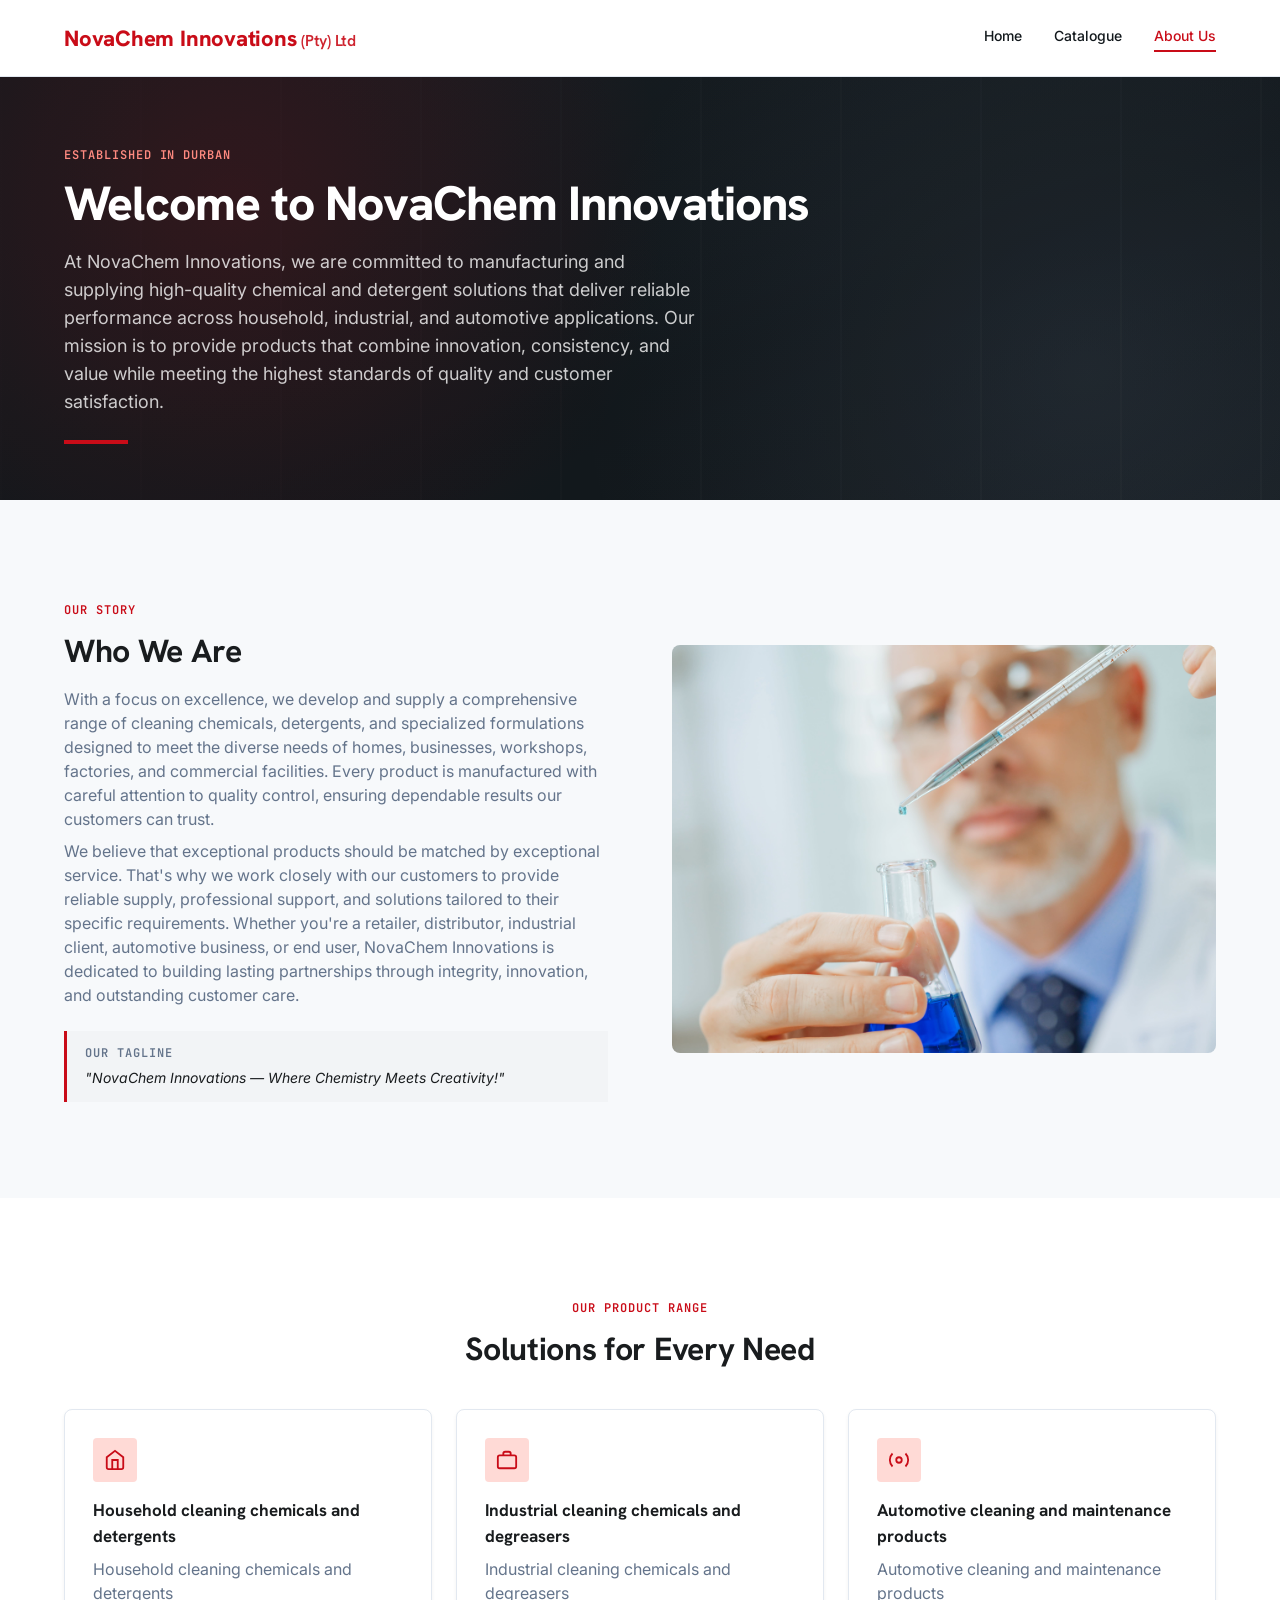
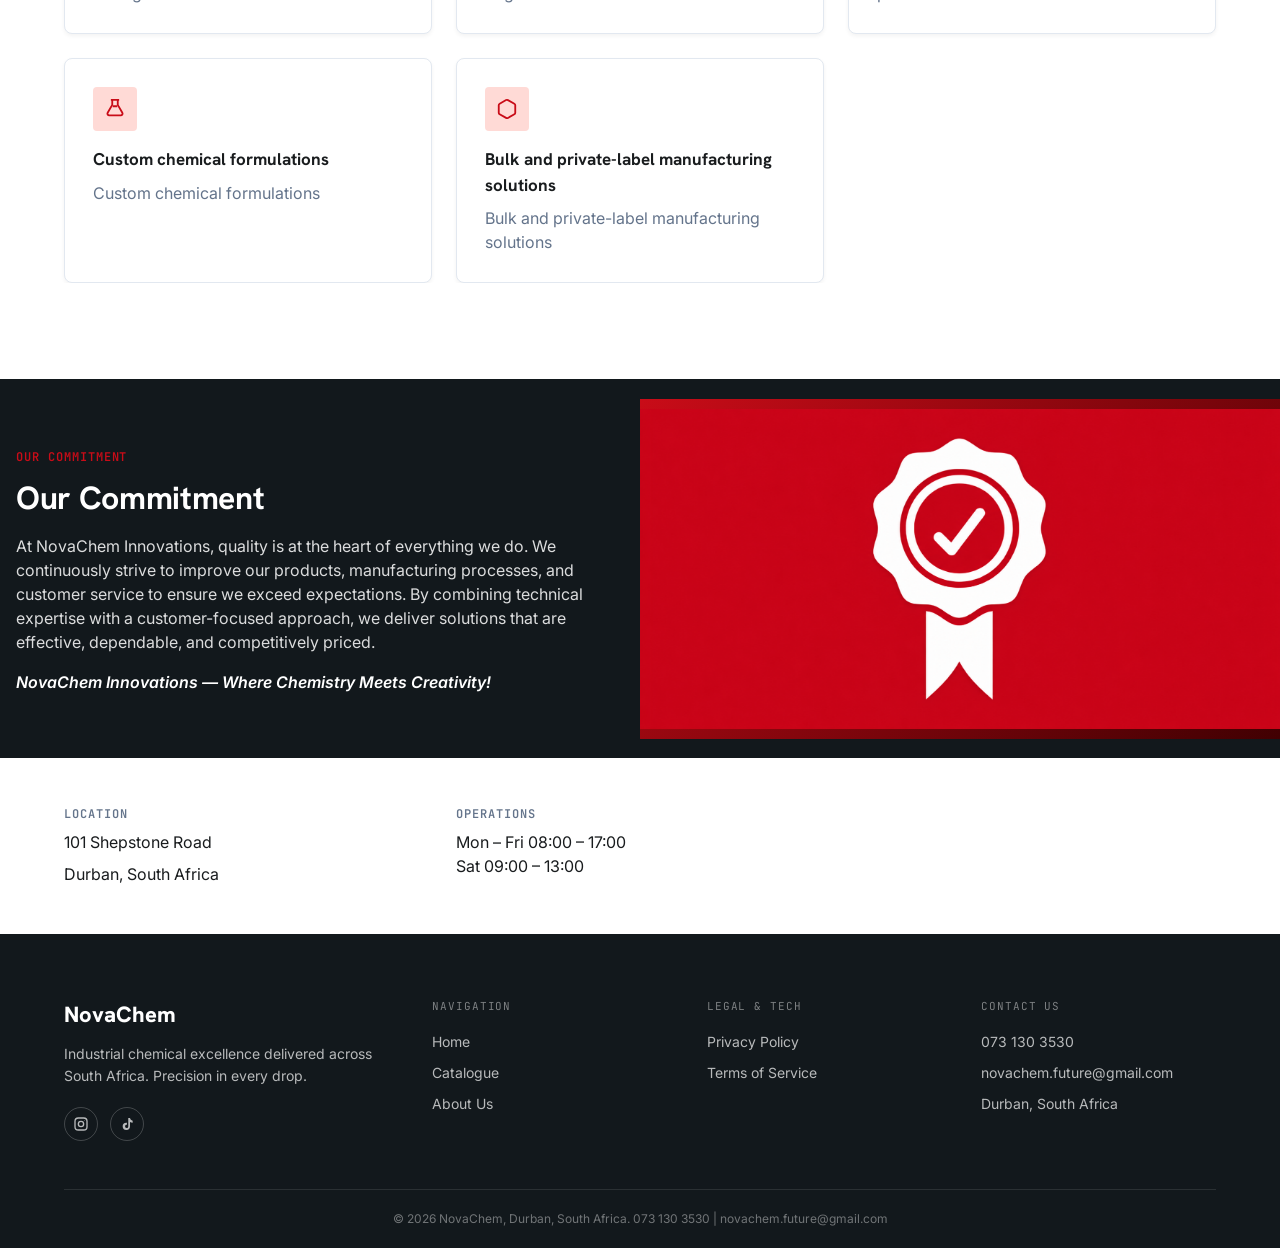
==== novachem-site/about.html @ 0291cdea "fix: update image in media block to enhance visual representation" ====
<!DOCTYPE html>
<html lang="en">
<head>
<meta charset="UTF-8">
<meta name="viewport" content="width=device-width, initial-scale=1.0">
<title>About Us — NovaChem</title>
<meta name="description" content="Pioneering industrial chemical excellence from Durban, South Africa. Learn about NovaChem's story, values, and quality commitments.">
<link rel="preconnect" href="https://fonts.googleapis.com">
<link rel="preconnect" href="https://fonts.gstatic.com" crossorigin>
<link href="https://fonts.googleapis.com/css2?family=Hanken+Grotesk:wght@700;800&family=Inter:wght@400;500&family=JetBrains+Mono:wght@600&display=swap" rel="stylesheet">
<link rel="stylesheet" href="css/style.css">
</head>
<body>

<header class="site-header">
  <div class="container">
    <a href="index.html" class="logo"><span class="logo-main">NovaChem Innovations</span><span class="logo-suffix">(Pty) Ltd</span></a>
    <nav class="main-nav">
      <a href="index.html">Home</a>
      <a href="catalogue.html">Catalogue</a>
      <a href="about.html" class="active">About Us</a>
    </nav>
    <button class="nav-toggle" aria-label="Toggle menu"><span></span><span></span><span></span></button>
  </div>
  <div class="mobile-nav">
    <a href="index.html">Home</a>
    <a href="catalogue.html">Catalogue</a>
    <a href="about.html" class="active">About Us</a>
  </div>
</header>

<!-- Page hero -->
<section class="page-hero">
  <div class="hero-bg"></div>
  <div class="container" style="position:relative;">
    <span class="eyebrow" style="color:#ff8a80;">Established In Durban</span>
    <h1 class="headline-display">Welcome to NovaChem Innovations</h1>
    <p class="body-lg mt-2">At NovaChem Innovations, we are committed to manufacturing and supplying high-quality chemical and detergent solutions that deliver reliable performance across household, industrial, and automotive applications. Our mission is to provide products that combine innovation, consistency, and value while meeting the highest standards of quality and customer satisfaction.</p>
    <div class="accent-rule"></div>
  </div>
</section>

<!-- Our story -->
<section class="section section-light">
  <div class="container">
    <div class="split">
      <div>
        <span class="eyebrow">Our Story</span>
        <h2 class="headline-lg">Who We Are</h2>
        <p class="body-md mt-2">With a focus on excellence, we develop and supply a comprehensive range of cleaning chemicals, detergents, and specialized formulations designed to meet the diverse needs of homes, businesses, workshops, factories, and commercial facilities. Every product is manufactured with careful attention to quality control, ensuring dependable results our customers can trust.</p>
        <p class="body-md mt-1">We believe that exceptional products should be matched by exceptional service. That's why we work closely with our customers to provide reliable supply, professional support, and solutions tailored to their specific requirements. Whether you're a retailer, distributor, industrial client, automotive business, or end user, NovaChem Innovations is dedicated to building lasting partnerships through integrity, innovation, and outstanding customer care.</p>
        <div style="border-left:3px solid var(--primary-strong); padding:14px 18px; background:var(--surface-container-low); margin-top:24px;">
          <div class="label-caps" style="color:var(--steel-gray); margin-bottom:6px;">Our Tagline</div>
          <p style="font-style:italic; font-size:14px; color:var(--on-surface);">"NovaChem Innovations — Where Chemistry Meets Creativity!"</p>
        </div>
      </div>
      <div>
        <div class="media-block tone-light" style="aspect-ratio:4/3; min-height:260px;">
          <img src="images/site/industrial-strength-feature.jpg" alt="NovaChem operations overview" loading="lazy">
        </div>
      </div>
    </div>
  </div>
</section>

<!-- Value proposition -->
<section class="section section-white">
  <div class="container">
    <div class="section-head text-center">
      <span class="eyebrow">Our Product Range</span>
      <h2 class="headline-lg">Solutions for Every Need</h2>
    </div>
      <div class="card-grid cols-3">
        <div class="value-card">
          <div class="icon-box">
            <svg width="22" height="22" viewBox="0 0 24 24" fill="none" stroke="currentColor" stroke-width="2"><path d="M3 9l9-7 9 7v11a2 2 0 01-2 2H5a2 2 0 01-2-2z"/><polyline points="9 22 9 12 15 12 15 22"/></svg>
          </div>
          <h3>Household cleaning chemicals and detergents</h3>
          <p class="body-md">Household cleaning chemicals and detergents</p>
        </div>
        <div class="value-card">
          <div class="icon-box">
            <svg width="22" height="22" viewBox="0 0 24 24" fill="none" stroke="currentColor" stroke-width="2"><rect x="2" y="7" width="20" height="14" rx="2"/><path d="M16 7V5a2 2 0 00-2-2h-4a2 2 0 00-2 2v2"/></svg>
          </div>
          <h3>Industrial cleaning chemicals and degreasers</h3>
          <p class="body-md">Industrial cleaning chemicals and degreasers</p>
        </div>
        <div class="value-card">
          <div class="icon-box">
            <svg width="22" height="22" viewBox="0 0 24 24" fill="none" stroke="currentColor" stroke-width="2"><circle cx="12" cy="12" r="3"/><path d="M19.07 4.93a10 10 0 010 14.14M4.93 4.93a10 10 0 000 14.14"/></svg>
          </div>
          <h3>Automotive cleaning and maintenance products</h3>
          <p class="body-md">Automotive cleaning and maintenance products</p>
        </div>
        <div class="value-card">
          <div class="icon-box">
            <svg width="22" height="22" viewBox="0 0 24 24" fill="none" stroke="currentColor" stroke-width="2"><path d="M9 2v5.5L4 16a2 2 0 001.74 3h12.52A2 2 0 0020 16l-5-8.5V2"/><path d="M7.5 2h9M9.5 9h5"/></svg>
          </div>
          <h3>Custom chemical formulations</h3>
          <p class="body-md">Custom chemical formulations</p>
        </div>
        <div class="value-card">
          <div class="icon-box">
            <svg width="22" height="22" viewBox="0 0 24 24" fill="none" stroke="currentColor" stroke-width="2"><path d="M21 16V8a2 2 0 00-1-1.73l-7-4a2 2 0 00-2 0l-7 4A2 2 0 003 8v8a2 2 0 001 1.73l7 4a2 2 0 002 0l7-4A2 2 0 0021 16z"/></svg>
          </div>
          <h3>Bulk and private-label manufacturing solutions</h3>
          <p class="body-md">Bulk and private-label manufacturing solutions</p>
        </div>
      </div>
  </div>
</section>

<!-- Quality assurance -->
<section class="section section-dark" style="padding-top:0; padding-bottom:0;">
  <div class="split" style="max-width:var(--container-max); margin:0 auto; gap:0;">
    <div style="padding:64px var(--margin-mobile);">
      <span class="eyebrow">Our Commitment</span>
      <h2 class="headline-lg" style="color:#fff;">Our Commitment</h2>
      <p class="body-md mt-2" style="color:rgba(255,255,255,0.85);">At NovaChem Innovations, quality is at the heart of everything we do. We continuously strive to improve our products, manufacturing processes, and customer service to ensure we exceed expectations. By combining technical expertise with a customer-focused approach, we deliver solutions that are effective, dependable, and competitively priced.</p>
      <p class="body-md mt-2" style="color:#fff; font-style:italic; font-weight:600;">NovaChem Innovations — Where Chemistry Meets Creativity!</p>
      
    </div>
    <div class="media-block tone-red" style="border-radius:0; min-height:340px;">
      <img src="images/site/about-quality-assurance.jpg" alt="NovaChem quality assurance testing">
    </div>
  </div>
</section>

<!-- Contact strip -->
<section class="section section-white" style="padding-top:48px; padding-bottom:48px;">
  <div class="container">
    <div class="card-grid cols-3">
      <div>
        <div class="label-caps" style="color:var(--steel-gray);">Location</div>
        <p class="body-md mt-1" style="color:var(--on-surface);">101 Shepstone Road</p>
        <p class="body-md mt-1" style="color:var(--on-surface);">Durban, South Africa</p>
      </div>
      <div>
        <div class="label-caps" style="color:var(--steel-gray);">Operations</div>
        <p class="body-md mt-1" style="color:var(--on-surface);">Mon – Fri 08:00 – 17:00<br>Sat 09:00 – 13:00</p>
      </div>
      
    </div>
  </div>
</section>

<!-- Footer -->
<footer class="site-footer">
  <div class="container">
    <div class="footer-grid">
      <div>
        <h4>NovaChem</h4>
        <p>Industrial chemical excellence delivered across South Africa. Precision in every drop.</p>
        <div class="footer-social">
          <a href="https://www.instagram.com/novachem_innovations/" aria-label="Instagram"><svg width="16" height="16" viewBox="0 0 24 24" fill="none" stroke="currentColor" stroke-width="2"><rect x="3" y="3" width="18" height="18" rx="5"/><circle cx="12" cy="12" r="4"/><circle cx="17.5" cy="6.5" r="0.6" fill="currentColor" stroke="none"/></svg></a>
          <a href="https://www.tiktok.com/@novachem_innovations?_r=1&_t=ZS-97QQPEQfLev" aria-label="TikTok"><svg width="16" height="16" viewBox="0 0 24 24" fill="currentColor" stroke="none"><path d="M16.5 3c.4 2.1 1.9 3.7 4 4v3.1c-1.5 0-2.9-.4-4-1.2v6.6a5.5 5.5 0 11-5.5-5.5c.3 0 .6 0 .9.1v3.1a2.4 2.4 0 102 2.4V3h2.6z"/></svg></a>

        </div>
      </div>
      <div class="footer-col">
        <div class="footer-col-title">Navigation</div>
        <ul>
          <li><a href="index.html">Home</a></li>
          <li><a href="catalogue.html">Catalogue</a></li>
          <li><a href="about.html">About Us</a></li>
        </ul>
      </div>
      <div class="footer-col">
        <div class="footer-col-title">Legal &amp; Tech</div>
        <ul>
          <li><a href="privacy-policy.html">Privacy Policy</a></li>
          <li><a href="terms-of-service.html">Terms of Service</a></li>
        </ul>
      </div>
      <div class="footer-col">
        <div class="footer-col-title">Contact Us</div>
        <ul>
          <li>073 130 3530</li>
          <li>novachem.future@gmail.com</li>
          <li>Durban, South Africa</li>
        </ul>
      </div>
    </div>
    <div class="footer-bottom">© 2026 NovaChem, Durban, South Africa. 073 130 3530 | novachem.future@gmail.com</div>
  </div>
</footer>

<script src="js/main.js"></script>
</body>
</html>
---- novachem-site/css/style.css ----
/* ==========================================================================
    NovaChem — "Industrial Integrity" Design System
    ========================================================================== */

:root {
  /* Color tokens */
  --surface: #f7f9fb;
  --surface-dim: #d8dadc;
  --surface-bright: #f7f9fb;
  --surface-container-lowest: #ffffff;
  --surface-container-low: #f2f4f6;
  --surface-container: #eceef0;
  --surface-container-high: #e6e8ea;
  --surface-container-highest: #e0e3e5;
  --on-surface: #191c1e;
  --on-surface-variant: #5d3f3c;
  --inverse-surface: #2d3133;
  --inverse-on-surface: #eff1f3;
  --outline: #916f6b;
  --outline-variant: #e6bdb8;

  --primary: #9e000d;
  --primary-strong: #c90c18;
  --on-primary: #ffffff;
  --primary-container: #c90c18;
  --on-primary-container: #ffd9d5;

  --secondary: #12181c;
  --on-secondary: #ffffff;
  --secondary-container: #dde3e9;
  --on-secondary-container: #5f656a;

  --tertiary: #3d4d63;
  --tertiary-steel: #64748b;
  --on-tertiary: #ffffff;

  --error: #ba1a1a;
  --on-error: #ffffff;
  --error-container: #ffdad6;
  --on-error-container: #93000a;

  --lab-white: #f8fafc;
  --charcoal-ink: #12181c;
  --steel-gray: #64748b;
  --border-default: #e2e8f0;
  --zebra: #f1f5f9;

  --background: #f7f9fb;
  --on-background: #191c1e;

  /* Typography */
  --font-display: 'Hanken Grotesk', sans-serif;
  --font-body: 'Inter', sans-serif;
  --font-mono: 'JetBrains Mono', monospace;

  /* Spacing */
  --unit: 4px;
  --gutter: 24px;
  --margin-desktop: 64px;
  --margin-mobile: 16px;
  --container-max: 1280px;

  /* Radius */
  --radius-sm: 0.125rem;
  --radius: 0.25rem;
  --radius-md: 0.375rem;
  --radius-lg: 0.5rem;
  --radius-xl: 0.75rem;
  --radius-full: 9999px;

  /* Shadow */
  --shadow-technical: 0 2px 4px rgba(0, 0, 0, 0.05);
  --shadow-lifted: 0 4px 10px rgba(0, 0, 0, 0.08);
}

/* ==========================================================================
    Reset & base
    ========================================================================== */

* {
  margin: 0;
  padding: 0;
  box-sizing: border-box;
}

html {
  scroll-behavior: smooth;
}

body {
  font-family: var(--font-body);
  font-size: 16px;
  line-height: 1.5;
  color: var(--on-surface);
  background: var(--background);
  -webkit-font-smoothing: antialiased;
  overflow-x: hidden;
}

img {
  max-width: 100%;
  display: block;
}

a {
  color: inherit;
  text-decoration: none;
}

ul {
  list-style: none;
}

button {
  font-family: inherit;
  cursor: pointer;
  border: none;
  background: none;
}

input, textarea, select {
  font-family: inherit;
  font-size: inherit;
}

:focus-visible {
  outline: 2px solid var(--primary-strong);
  outline-offset: 2px;
}

.container {
  max-width: var(--container-max);
  margin: 0 auto;
  padding: 0 var(--margin-mobile);
  width: 100%;
  overflow-x: hidden;
}

@media (min-width: 1024px) {
  .container {
    padding: 0 var(--margin-desktop);
  }
}

/* ==========================================================================
    Typography scale
    ========================================================================== */

.headline-display {
  font-family: var(--font-display);
  font-weight: 800;
  font-size: 32px;
  line-height: 1.15;
  letter-spacing: -0.02em;
}

@media (min-width: 768px) {
  .headline-display {
    font-size: 48px;
    line-height: 56px;
  }
}

.headline-lg {
  font-family: var(--font-display);
  font-weight: 700;
  font-size: 28px;
  line-height: 36px;
}

@media (min-width: 768px) {
  .headline-lg {
    font-size: 32px;
    line-height: 40px;
    letter-spacing: -0.01em;
  }
}

.headline-md {
  font-family: var(--font-display);
  font-weight: 700;
  font-size: 22px;
  line-height: 28px;
}

.body-lg {
  font-family: var(--font-body);
  font-size: 18px;
  line-height: 28px;
  color: var(--steel-gray);
}

.body-md {
  font-family: var(--font-body);
  font-size: 16px;
  line-height: 24px;
  color: var(--steel-gray);
}

.label-caps {
  font-family: var(--font-mono);
  font-size: 12px;
  font-weight: 600;
  line-height: 16px;
  letter-spacing: 0.08em;
  text-transform: uppercase;
}

.label-md {
  font-family: var(--font-body);
  font-size: 14px;
  font-weight: 500;
  line-height: 20px;
}

.eyebrow {
  font-family: var(--font-mono);
  font-size: 12px;
  font-weight: 600;
  letter-spacing: 0.08em;
  text-transform: uppercase;
  color: var(--primary-strong);
  display: inline-block;
  margin-bottom: 12px;
}

/* ==========================================================================
    Buttons
    ========================================================================== */

.btn {
  display: inline-flex;
  align-items: center;
  justify-content: center;
  gap: 8px;
  font-family: var(--font-mono);
  font-size: 12px;
  font-weight: 600;
  letter-spacing: 0.08em;
  text-transform: uppercase;
  padding: 14px 28px;
  border-radius: var(--radius);
  transition: transform 0.15s ease, box-shadow 0.15s ease, background 0.15s ease;
  white-space: nowrap;
}

.btn-primary {
  background: var(--primary-strong);
  color: var(--on-primary);
}

.btn-primary:hover {
  background: var(--primary);
  box-shadow: var(--shadow-lifted);
}

.btn-secondary {
  background: transparent;
  color: var(--charcoal-ink);
  border: 1px solid var(--charcoal-ink);
}

.btn-secondary:hover {
  background: var(--charcoal-ink);
  color: var(--on-primary);
}

.btn-ghost-light {
  background: transparent;
  color: #ffffff;
  border: 1px solid rgba(255, 255, 255, 0.5);
}

.btn-ghost-light:hover {
  background: rgba(255, 255, 255, 0.12);
  border-color: #ffffff;
}

.btn-sm {
  padding: 10px 18px;
  font-size: 11px;
}

.btn-block {
  width: 100%;
}

/* ==========================================================================
    Header
    ========================================================================== */

.site-header {
  position: sticky;
  top: 0;
  z-index: 100;
  background: var(--surface-container-lowest);
  border-bottom: 1px solid var(--border-default);
}

.site-header .container {
  display: flex;
  align-items: center;
  justify-content: space-between;
  height: 76px;
  gap: 24px;
}

.logo {
  font-family: var(--font-display);
  font-weight: 800;
  font-size: 22px;
  color: var(--primary-strong);
  letter-spacing: -0.01em;
  flex-shrink: 0;
  display: inline-flex;
  align-items: baseline;
  gap: 0.2em;
  flex-wrap: wrap;
}

.logo-main {
  display: inline-block;
}

.logo-suffix {
  display: inline-block;
  font-size: 0.72em;
  font-weight: 600;
  opacity: 0.9;
}

.main-nav {
  display: none;
  gap: 32px;
  align-items: center;
}

.main-nav a {
  font-family: var(--font-body);
  font-size: 14px;
  font-weight: 500;
  color: var(--charcoal-ink);
  padding-bottom: 4px;
  border-bottom: 2px solid transparent;
}

.main-nav a:hover {
  color: var(--primary-strong);
}

.main-nav a.active {
  color: var(--primary-strong);
  border-bottom-color: var(--primary-strong);
}

@media (min-width: 1024px) {
  .main-nav {
    display: flex;
  }
}

.header-actions {
  display: flex;
  align-items: center;
  gap: 16px;
  flex: 1;
  justify-content: flex-end;
}

.search-box {
  display: none;
  align-items: center;
  gap: 8px;
  background: var(--surface-container-low);
  border: 1px solid var(--border-default);
  border-radius: var(--radius);
  padding: 8px 14px;
  min-width: 220px;
}

.search-box input {
  background: transparent;
  border: none;
  outline: none;
  font-size: 14px;
  width: 100%;
  color: var(--on-surface);
}

.search-box svg {
  flex-shrink: 0;
  color: var(--steel-gray);
}

@media (min-width: 768px) {
  .search-box {
    display: flex;
  }
}

.nav-toggle {
  display: flex;
  flex-direction: column;
  gap: 4px;
  padding: 8px;
}

.nav-toggle span {
  width: 22px;
  height: 2px;
  background: var(--charcoal-ink);
  display: block;
}

@media (min-width: 1024px) {
  .nav-toggle {
    display: none;
  }
}

.mobile-nav {
  display: none;
  flex-direction: column;
  background: var(--surface-container-lowest);
  border-bottom: 1px solid var(--border-default);
  padding: 8px var(--margin-mobile) 16px;
}

.mobile-nav.open {
  display: flex;
}

.mobile-nav a {
  padding: 12px 0;
  font-weight: 500;
  font-size: 15px;
  border-bottom: 1px solid var(--border-default);
}

.mobile-nav a:last-child {
  border-bottom: none;
}

@media (min-width: 1024px) {
  .mobile-nav {
    display: none !important;
  }
}

/* ==========================================================================
    Hero
    ========================================================================== */

.hero {
  position: relative;
  background: var(--charcoal-ink);
  color: #ffffff;
  overflow: hidden;
}

.hero-bg {
  position: absolute;
  inset: 0;
  background:
    linear-gradient(115deg, rgba(18, 24, 28, 0.94) 0%, rgba(18, 24, 28, 0.72) 45%, rgba(18, 24, 28, 0.55) 100%),
    repeating-linear-gradient(90deg, rgba(255,255,255,0.05) 0 2px, transparent 2px 140px),
    linear-gradient(160deg, #2a3239 0%, #11161a 60%, #1c2227 100%);
}

.hero-bg::after {
  content: "";
  position: absolute;
  inset: 0;
  background-image:
    radial-gradient(circle at 18% 30%, rgba(201, 12, 24, 0.18), transparent 40%),
    radial-gradient(circle at 85% 70%, rgba(100, 116, 139, 0.18), transparent 45%);
}

.hero-content {
  position: relative;
  padding: 72px 0 96px;
  max-width: 640px;
}

.hero-content p.body-lg {
  color: rgba(255, 255, 255, 0.78);
  margin: 16px 0 32px;
}

.hero-content .headline-display {
  color: #ffffff;
}

.hero-content .headline-display .accent {
  color: var(--primary-strong);
}

.hero-cta {
  display: flex;
  flex-wrap: wrap;
  gap: 16px;
}

.hero-grid {
  display: grid;
  grid-template-columns: 1fr 120px;
  align-items: center;
  gap: 1rem;
}

.hero-media {
  aspect-ratio: 4/3;
  overflow: hidden;
  border-radius: 12px;
}

@media (min-width: 480px) {
  .hero-grid {
    grid-template-columns: 1fr 160px;
  }
}

@media (min-width: 640px) {
  .hero-grid {
    grid-template-columns: 1fr 220px;
    gap: 1.5rem;
  }
}

@media (min-width: 1024px) {
  .hero-grid {
    grid-template-columns: 1fr 1fr;
    gap: 3rem;
  }

  .hero-media {
    margin-left: 75px;
  }
}

.hero-pillar {
  position: absolute;
  top: 0;
  bottom: 0;
  width: 6px;
  background: linear-gradient(180deg, var(--primary-strong), rgba(201,12,24,0.2));
  opacity: 0.6;
}

.hero-pillar.p1 { left: 22%; }
.hero-pillar.p2 { left: 24%; }

/* Stats bar */
.stats-bar {
  background: var(--charcoal-ink);
  color: #ffffff;
  border-top: 1px solid rgba(255,255,255,0.08);
}

.stats-bar .container {
  display: grid;
  grid-template-columns: repeat(2, 1fr);
  gap: 32px;
  padding: 36px var(--margin-mobile);
}

@media (min-width: 768px) {
  .stats-bar .container {
    grid-template-columns: repeat(4, 1fr);
    padding: 36px var(--margin-desktop);
  }
}

.stat .stat-num {
  font-family: var(--font-display);
  font-weight: 800;
  font-size: 28px;
}

.stat .stat-label {
  font-family: var(--font-mono);
  font-size: 11px;
  letter-spacing: 0.08em;
  text-transform: uppercase;
  color: rgba(255,255,255,0.6);
  margin-top: 4px;
}

/* ==========================================================================
    Generic sections
    ========================================================================== */

.section {
  padding: 64px 0;
}

@media (min-width: 1024px) {
  .section {
    padding: 96px 0;
  }
}

.section-light { background: var(--surface); }
.section-white { background: var(--surface-container-lowest); }
.section-dark {
  background: var(--charcoal-ink);
  color: #ffffff;
}
.section-dark .body-md, .section-dark .body-lg {
  color: rgba(255,255,255,0.7);
}

.section-head {
  margin-bottom: 40px;
}

.section-head-row {
  display: flex;
  align-items: flex-end;
  justify-content: space-between;
  gap: 16px;
  flex-wrap: wrap;
}

/* Image placeholder block (used where photography would sit) */
.media-block {
  position: relative;
  border-radius: var(--radius-lg);
  overflow: hidden;
  background: linear-gradient(135deg, #3d4d63, #12181c);
  display: flex;
  align-items: center;
  justify-content: center;
  color: rgba(255,255,255,0.5);
  min-height: 220px;
}

.media-block svg {
  width: 48px;
  height: 48px;
  opacity: 0.7;
}

.media-block img {
  width: 100%;
  height: 100%;
  object-fit: cover;
  display: block;
}

.media-block.tone-steel { background: linear-gradient(135deg, #64748b, #1c2227); }
.media-block.tone-red { background: linear-gradient(135deg, #c90c18, #410002); }
.media-block.tone-light {
  background: var(--surface-container-low);
  color: var(--steel-gray);
}

.decorative-panel {
  position: relative;
  background: var(--surface-container-low);
  border-radius: var(--radius-lg);
  padding: 34px;
  min-height: 260px;
  overflow: hidden;
  display: grid;
}

.decorative-panel-content {
  position: relative;
  z-index: 1;
}

.decorative-panel-accent {
  position: absolute;
  border-radius: 50%;
  opacity: 0.24;
  pointer-events: none;
}

.decorative-panel-accent.accent-top {
  top: -20px;
  right: -24px;
  width: 132px;
  height: 132px;
  background: rgba(255, 138, 128, 0.24);
}

.decorative-panel-accent.accent-bottom {
  bottom: -18px;
  left: -18px;
  width: 108px;
  height: 108px;
  background: rgba(22, 27, 34, 0.09);
}

.icon-feature {
  display: flex;
  flex-direction: column;
  align-items: center;
  gap: 14px;
  text-align: center;
  padding: 24px;
}

.icon-feature svg {
  width: 44px;
  height: 44px;
  opacity: 0.9;
}

.icon-feature .label-caps {
  color: inherit;
  opacity: 0.85;
  font-size: 11px;
}

/* Two-column feature */
.split {
  display: grid;
  gap: 40px;
  align-items: center;
}

@media (min-width: 1024px) {
  .split {
    grid-template-columns: 1fr 1fr;
    gap: 64px;
  }
  .split.reverse > *:first-child {
    order: 2;
  }
}

.feature-list {
  display: flex;
  flex-direction: column;
  gap: 12px;
  margin: 20px 0 28px;
}

.feature-list li {
  display: flex;
  gap: 10px;
  align-items: flex-start;
  font-size: 14px;
  color: var(--steel-gray);
}

.feature-list svg {
  flex-shrink: 0;
  color: var(--primary-strong);
  margin-top: 2px;
}

.pill-row {
  display: flex;
  flex-wrap: wrap;
  gap: 12px;
}

.pill {
  display: inline-flex;
  align-items: center;
  gap: 8px;
  border: 1px solid var(--border-default);
  padding: 10px 16px;
  border-radius: var(--radius);
  font-size: 13px;
  font-weight: 500;
  color: var(--charcoal-ink);
}

.pill svg { color: var(--primary-strong); }

/* Badge over media block */
.media-badge {
  position: absolute;
  bottom: -1px;
  right: -1px;
  width: 64px;
  height: 64px;
  background: var(--primary-strong);
  border-radius: var(--radius-lg) 0 0 0;
  display: flex;
  align-items: center;
  justify-content: center;
}

.media-badge svg { color: #fff; width: 26px; height: 26px; }

/* ==========================================================================
    Cards (categories, values, products)
    ========================================================================== */

.card-grid {
  display: grid;
  gap: var(--gutter);
  grid-template-columns: 1fr;
}

@media (min-width: 640px) {
  .card-grid.cols-3 { grid-template-columns: repeat(3, 1fr); }
}

.category-card {
  background: var(--surface-container-lowest);
  border: 1px solid var(--border-default);
  border-radius: var(--radius-lg);
  overflow: hidden;
  box-shadow: var(--shadow-technical);
  transition: box-shadow 0.2s ease, border-color 0.2s ease, transform 0.2s ease;
  display: flex;
  flex-direction: column;
}

.category-card:hover {
  border-color: var(--primary-strong);
  box-shadow: var(--shadow-lifted);
  transform: translateY(-2px);
}

.category-card .media-block { min-height: 170px; border-radius: 0; }

.category-card-body {
  padding: 24px;
  display: flex;
  flex-direction: column;
  gap: 12px;
  flex: 1;
}

.category-card-body ul {
  display: flex;
  flex-direction: column;
  gap: 6px;
  font-size: 13px;
  color: var(--steel-gray);
}

.category-card-body ul li::before {
  content: "— ";
  color: var(--primary-strong);
  font-weight: 700;
}

.value-card {
  background: var(--surface-container-lowest);
  border: 1px solid var(--border-default);
  border-radius: var(--radius-lg);
  padding: 28px;
  box-shadow: var(--shadow-technical);
  text-align: left;
}

.value-card .icon-box {
  width: 44px;
  height: 44px;
  border-radius: var(--radius);
  background: var(--error-container);
  display: flex;
  align-items: center;
  justify-content: center;
  margin-bottom: 16px;
  color: var(--primary-strong);
}

.value-card h3 {
  font-family: var(--font-display);
  font-weight: 700;
  font-size: 17px;
  margin-bottom: 8px;
}

/* ==========================================================================
    CTA Band
    ========================================================================== */

.cta-band {
  background: linear-gradient(120deg, var(--primary-strong), var(--primary));
  color: #fff;
  text-align: center;
  padding: 64px var(--margin-mobile);
}

.cta-band h2 {
  font-family: var(--font-display);
  font-weight: 800;
  font-size: 30px;
  margin-bottom: 12px;
}

@media (min-width: 768px) {
  .cta-band h2 { font-size: 38px; }
}

.cta-band p {
  max-width: 560px;
  margin: 0 auto 28px;
  color: rgba(255,255,255,0.88);
}

.cta-band .btn-group {
  display: flex;
  justify-content: center;
  flex-wrap: wrap;
  gap: 16px;
}

.cta-band .btn-primary {
  background: #fff;
  color: var(--primary-strong);
}

.cta-band .btn-primary:hover {
  background: var(--surface-container-low);
}

/* ==========================================================================
    Footer
    ========================================================================== */

.site-footer {
  background: var(--charcoal-ink);
  color: rgba(255,255,255,0.7);
  padding: 64px 0 0;
}

.footer-grid {
  display: grid;
  gap: 40px;
  grid-template-columns: 1fr;
  padding-bottom: 48px;
  border-bottom: 1px solid rgba(255,255,255,0.1);
}

@media (min-width: 768px) {
  .footer-grid { grid-template-columns: 1.4fr 1fr 1fr 1fr; }
}

.footer-grid h4 {
  font-family: var(--font-display);
  color: #fff;
  font-size: 22px;
  font-weight: 800;
  margin-bottom: 12px;
}

.footer-grid p { font-size: 14px; line-height: 22px; }

.footer-col-title {
  font-family: var(--font-mono);
  font-size: 11px;
  letter-spacing: 0.08em;
  text-transform: uppercase;
  color: rgba(255,255,255,0.45);
  margin-bottom: 16px;
}

.footer-col ul {
  display: flex;
  flex-direction: column;
  gap: 10px;
  font-size: 14px;
}

.footer-col a:hover { color: #fff; }

.footer-social {
  display: flex;
  gap: 12px;
  margin-top: 20px;
}

.footer-social a {
  width: 34px;
  height: 34px;
  border-radius: var(--radius-full);
  border: 1px solid rgba(255,255,255,0.2);
  display: flex;
  align-items: center;
  justify-content: center;
}

.footer-bottom {
  text-align: center;
  font-size: 12px;
  padding: 20px 0;
  color: rgba(255,255,255,0.4);
}

/* ==========================================================================
    Page header / breadcrumb hero (About / Catalogue / Ratings)
    ========================================================================== */

.page-hero {
  position: relative;
  background: var(--charcoal-ink);
  color: #fff;
  padding: 64px 0 56px;
  overflow: hidden;
}

.page-hero .hero-bg { opacity: 0.9; }

.page-hero .body-lg { color: rgba(255,255,255,0.78); max-width: 640px; }

.page-hero .accent-rule {
  width: 64px;
  height: 4px;
  background: var(--primary-strong);
  margin-top: 24px;
}

.simple-page-head {
  padding: 56px 0 32px;
}

.simple-page-head .body-lg { max-width: 620px; color: var(--steel-gray); }

/* ==========================================================================
    Table / list helpers
    ========================================================================== */

.divider {
  height: 1px;
  background: var(--border-default);
  margin: 0;
}

/* Utility */
.flex { display: flex; }
.items-center { align-items: center; }
.gap-2 { gap: 8px; }
.gap-3 { gap: 12px; }
.mt-1 { margin-top: 8px; }
.mt-2 { margin-top: 16px; }
.text-center { text-align: center; }

/* ==========================================================================
    Mobile fixes - prevent overflow on right side
    ========================================================================== */

@media (max-width: 767px) {
  .split {
    gap: 24px;
  }
}

/* ==========================================================================
    Infinite Marquee
    ========================================================================== */

.marquee-section {
  width: 100%;
  overflow: hidden;
  background-color: var(--primary);
  color: var(--on-primary);
  padding: 1.5rem 0;
  display: flex;
  align-items: center;
  border-top: 1px solid var(--primary-strong);
  border-bottom: 1px solid var(--primary-strong);
}

.marquee-container {
  display: flex;
  width: fit-content;
  animation: marquee 25s linear infinite;
}

.marquee-container:hover {
  animation-play-state: paused;
}

.marquee-content {
  display: flex;
  align-items: center;
  flex-shrink: 0;
  gap: 3rem;
  padding-right: 3rem;
}

.marquee-content span {
  display: flex;
  align-items: center;
  gap: 0.75rem;
  font-family: 'JetBrains Mono', monospace;
  font-weight: 600;
  font-size: 1.125rem;
  text-transform: uppercase;
  letter-spacing: 0.05em;
  white-space: nowrap;
}

@keyframes marquee {
  0% {
    transform: translateX(0);
  }
  100% {
    transform: translateX(-50%);
  }
}
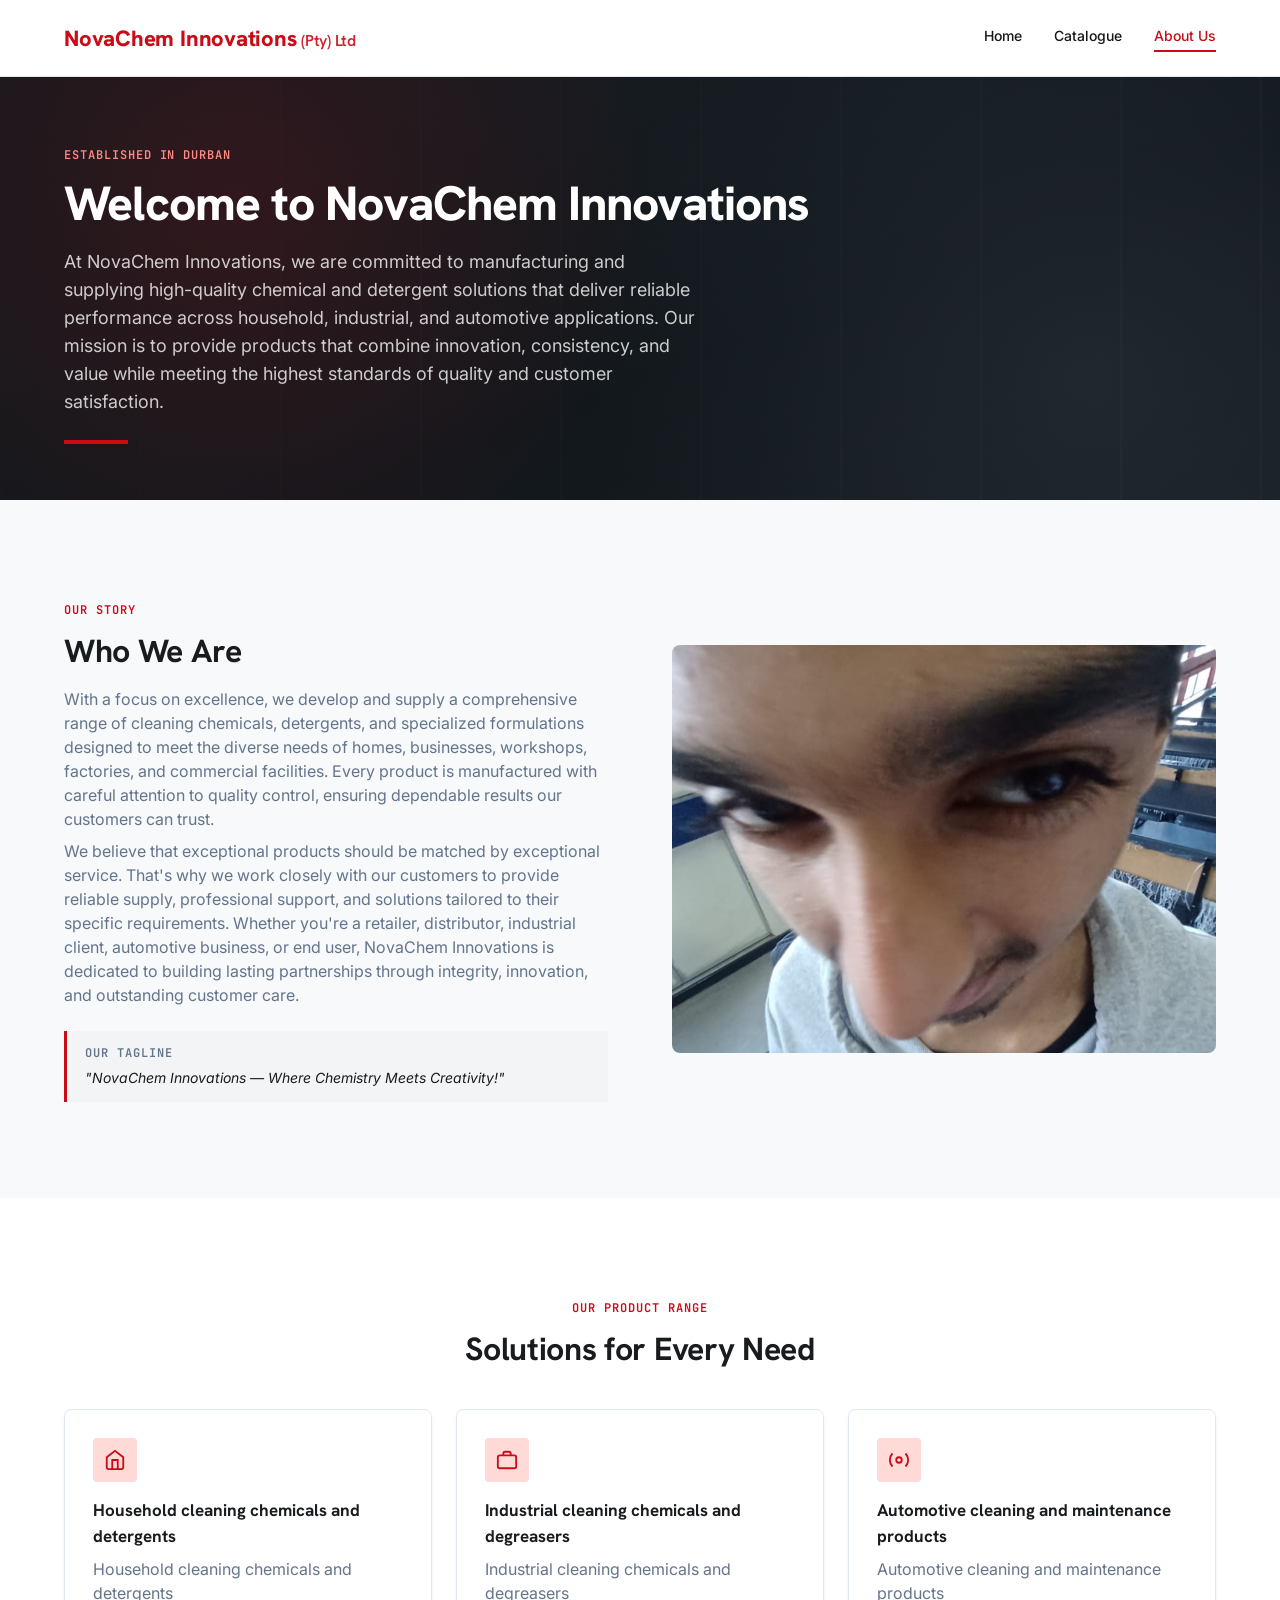
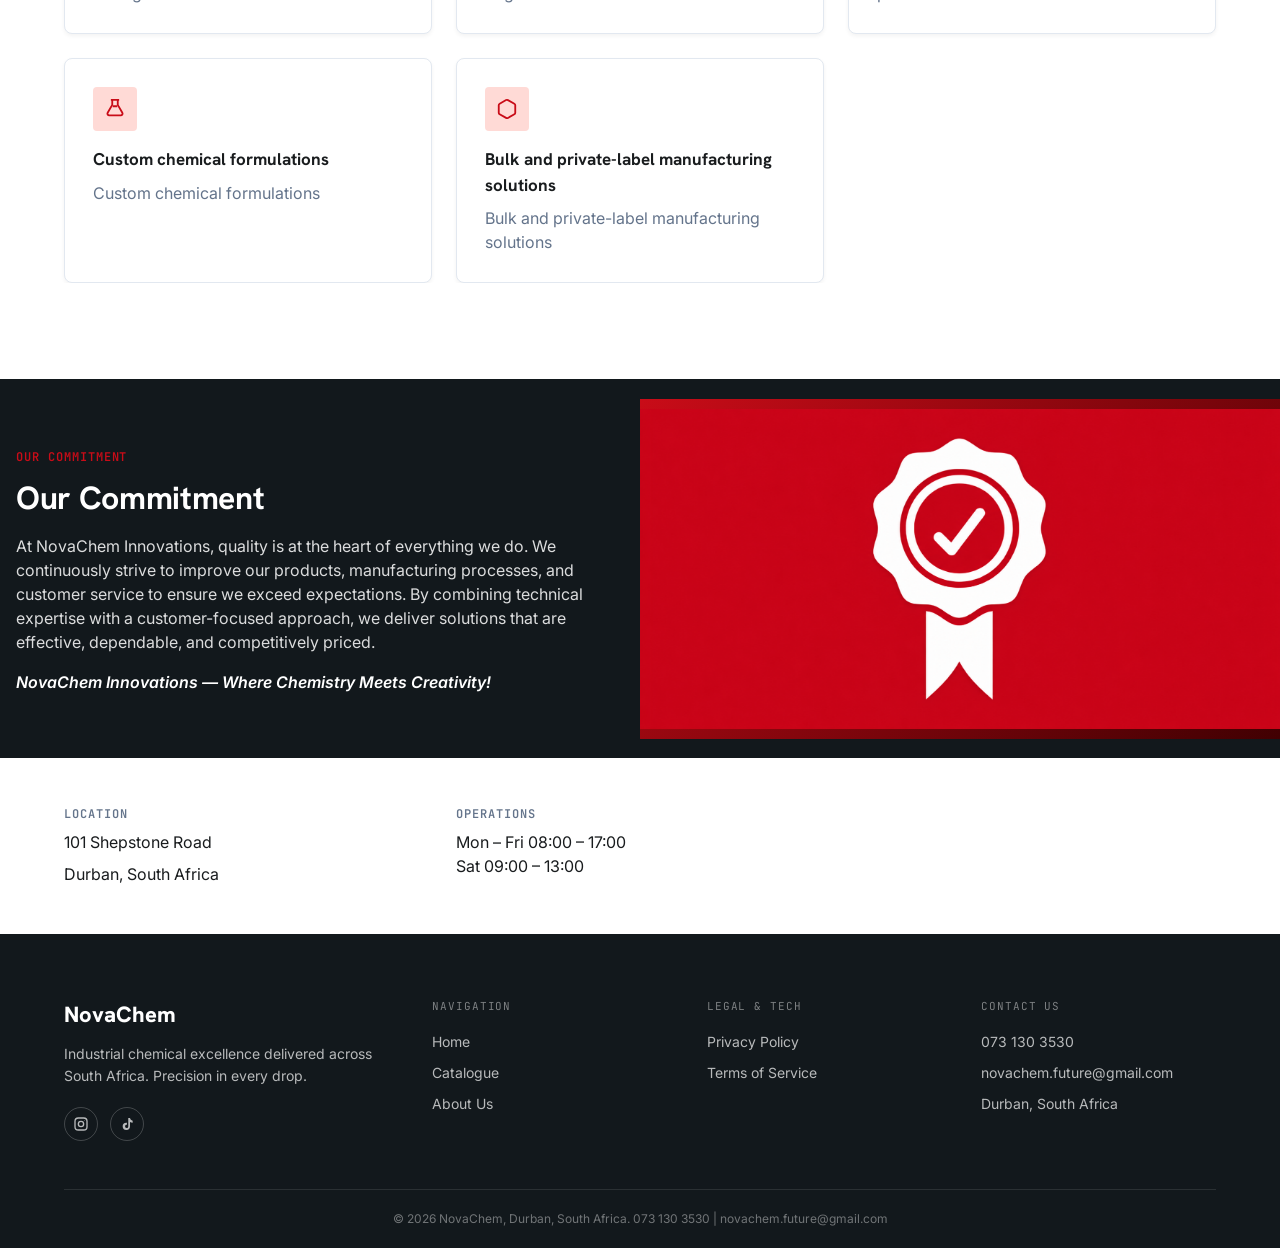
==== commit d565830b: "Made marquee more narrow" ====
--- a/novachem-site/about.html
+++ b/novachem-site/about.html
@@ -56,8 +56,10 @@
       </div>
       <div>
         <div class="media-block tone-light" style="aspect-ratio:4/3; min-height:260px;">
-          <img src="images/site/industrial-strength-feature.jpg" alt="NovaChem operations overview" loading="lazy">
+          <img src="images/site/who-we-are.jpg" alt="About our operations" style="width:100%; height:auto; display:block; object-fit:cover;">
         </div>
+      </div>
+    </div>
       </div>
     </div>
   </div>
--- a/novachem-site/css/style.css
+++ b/novachem-site/css/style.css
@@ -641,13 +641,6 @@
   opacity: 0.7;
 }
 
-.media-block img {
-  width: 100%;
-  height: 100%;
-  object-fit: cover;
-  display: block;
-}
-
 .media-block.tone-steel { background: linear-gradient(135deg, #64748b, #1c2227); }
 .media-block.tone-red { background: linear-gradient(135deg, #c90c18, #410002); }
 .media-block.tone-light {
@@ -1055,7 +1048,7 @@
   overflow: hidden;
   background-color: var(--primary);
   color: var(--on-primary);
-  padding: 1.5rem 0;
+  padding: 0.55rem 0;
   display: flex;
   align-items: center;
   border-top: 1px solid var(--primary-strong);
@@ -1076,8 +1069,8 @@
   display: flex;
   align-items: center;
   flex-shrink: 0;
-  gap: 3rem;
-  padding-right: 3rem;
+  gap: 2rem;
+  padding-right: 2rem;
 }
 
 .marquee-content span {
@@ -1086,7 +1079,8 @@
   gap: 0.75rem;
   font-family: 'JetBrains Mono', monospace;
   font-weight: 600;
-  font-size: 1.125rem;
+  font-size: 1rem;
+  line-height: 1.2;
   text-transform: uppercase;
   letter-spacing: 0.05em;
   white-space: nowrap;
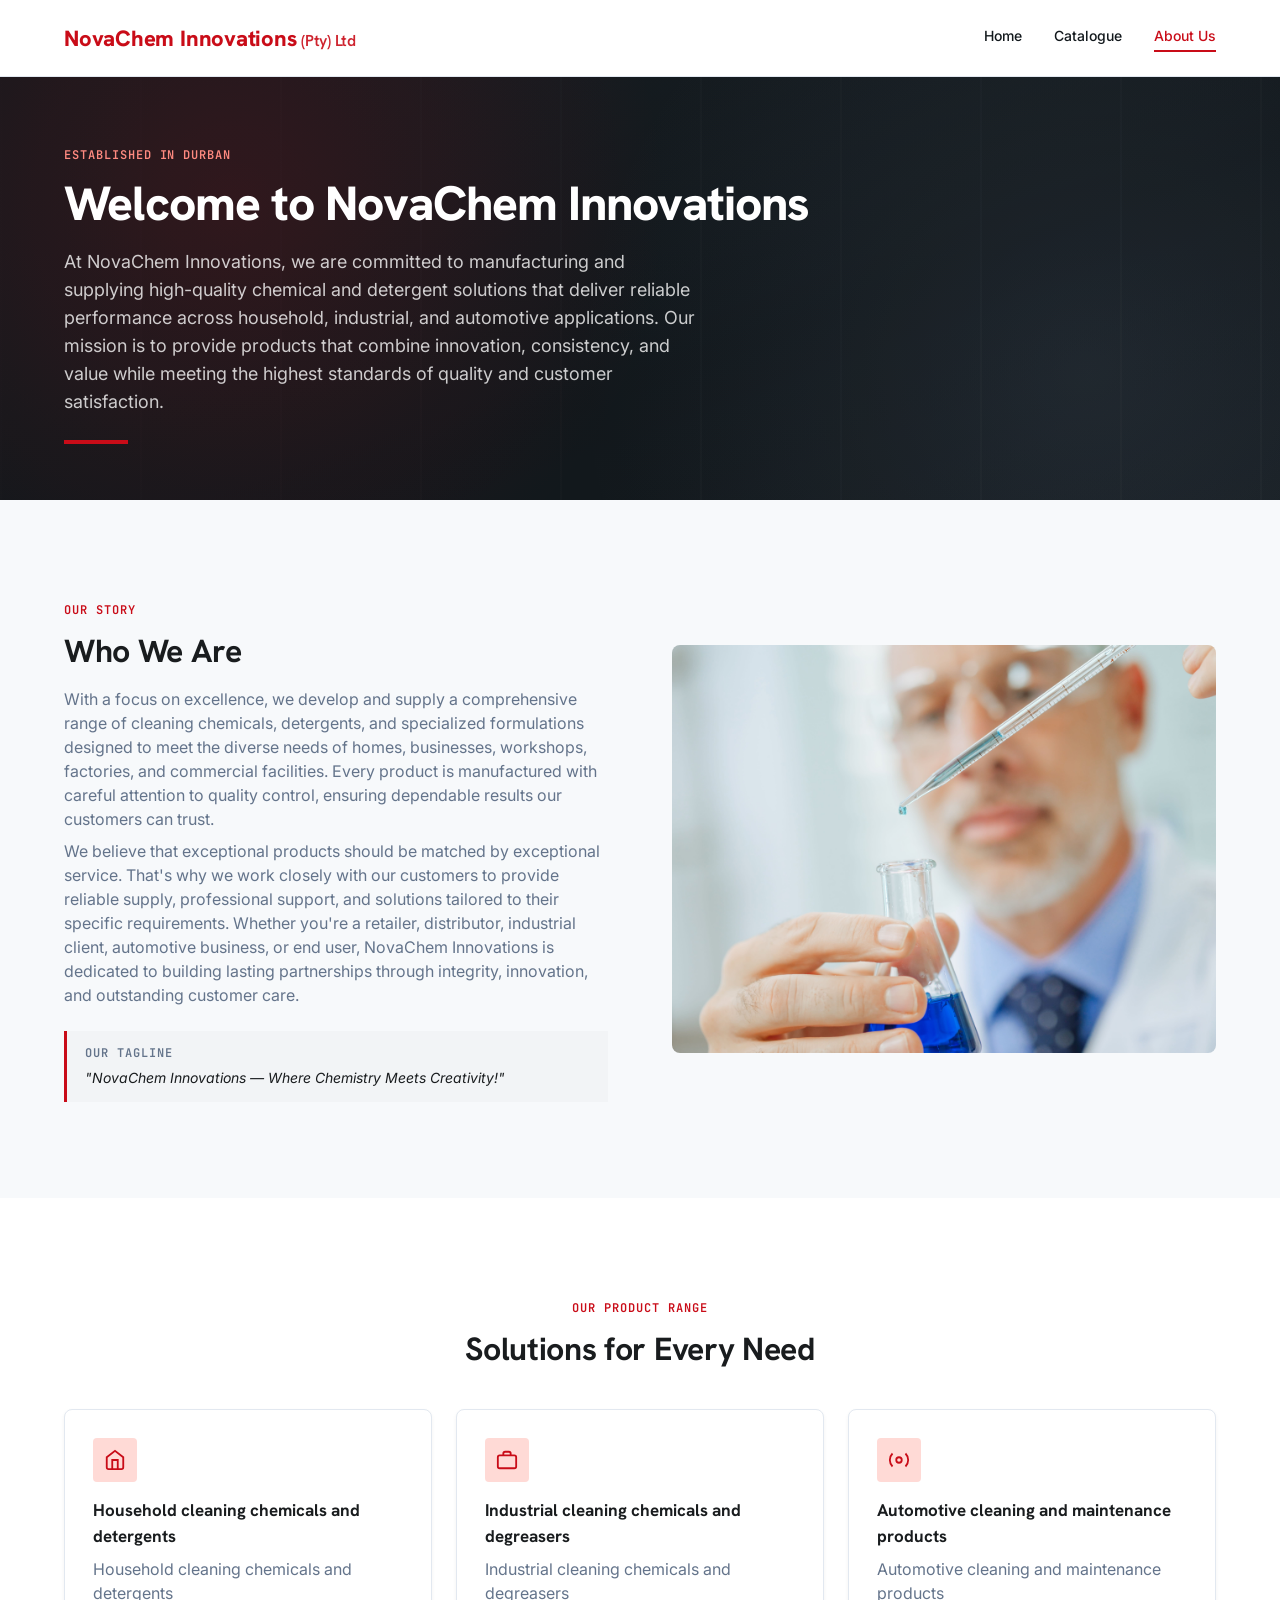
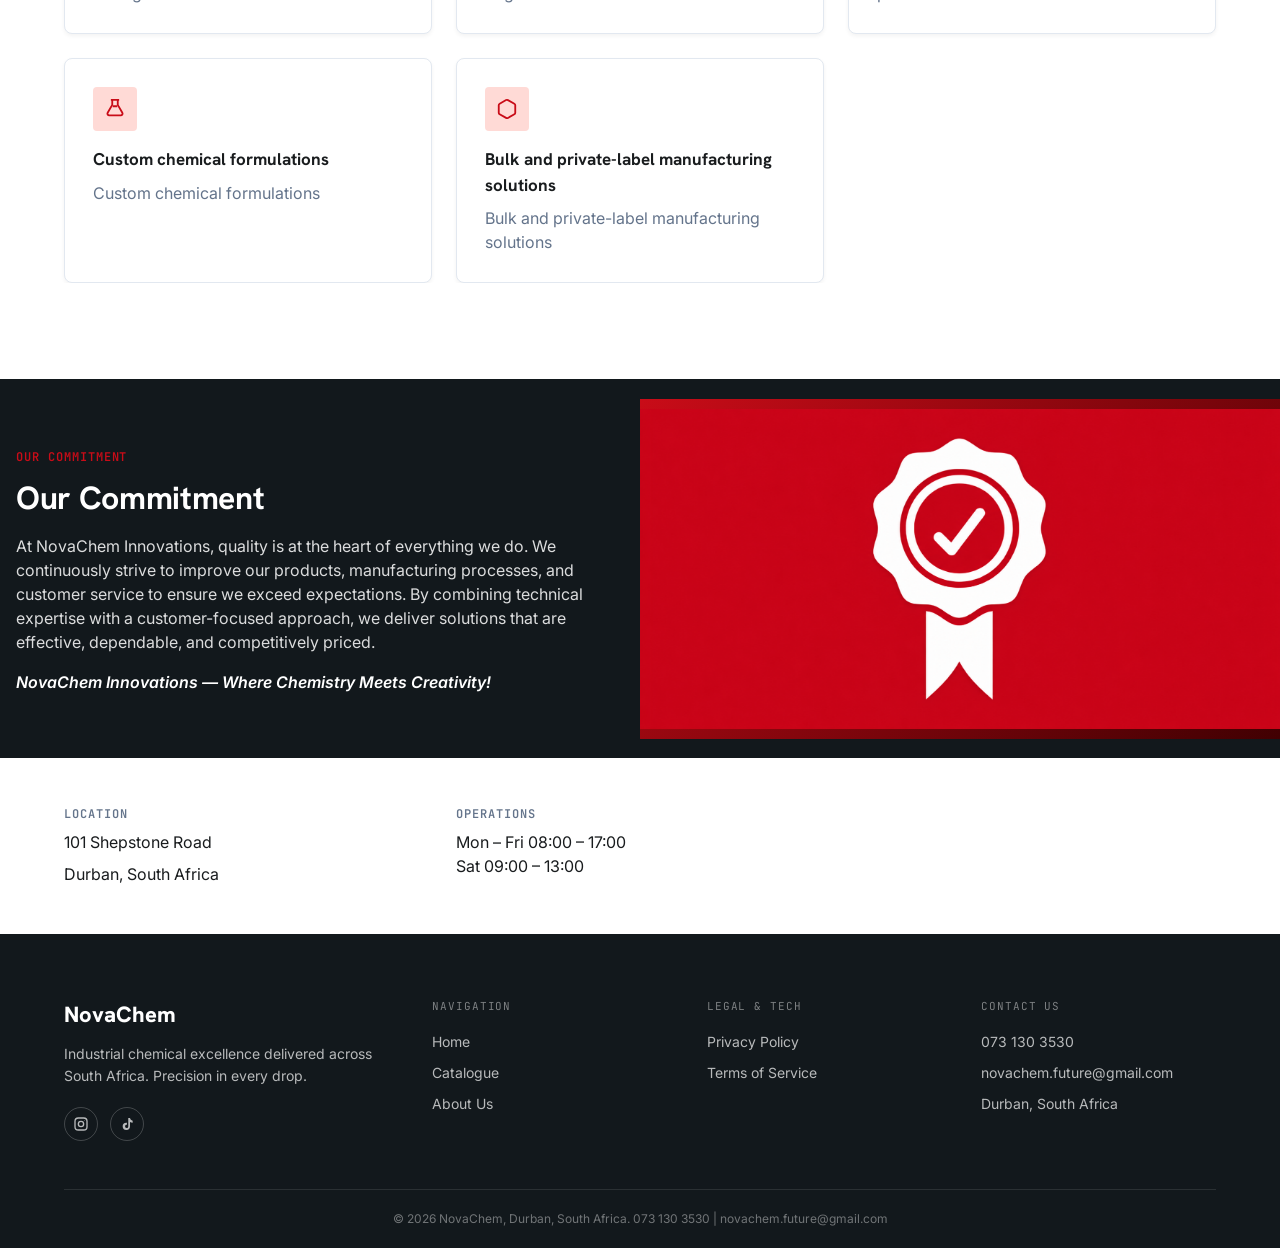
==== commit d717d9e5: "Merge branch 'main' of https://github.com/KaylinR7/novachem-site" ====
--- a/novachem-site/about.html
+++ b/novachem-site/about.html
@@ -56,7 +56,7 @@
       </div>
       <div>
         <div class="media-block tone-light" style="aspect-ratio:4/3; min-height:260px;">
-          <img src="images/site/who-we-are.jpg" alt="About our operations" style="width:100%; height:auto; display:block; object-fit:cover;">
+          <img src="images/site/industrial-strength-feature.jpg" alt="NovaChem operations overview" loading="lazy">
         </div>
       </div>
     </div>
--- a/novachem-site/css/style.css
+++ b/novachem-site/css/style.css
@@ -641,6 +641,13 @@
   opacity: 0.7;
 }
 
+.media-block img {
+  width: 100%;
+  height: 100%;
+  object-fit: cover;
+  display: block;
+}
+
 .media-block.tone-steel { background: linear-gradient(135deg, #64748b, #1c2227); }
 .media-block.tone-red { background: linear-gradient(135deg, #c90c18, #410002); }
 .media-block.tone-light {
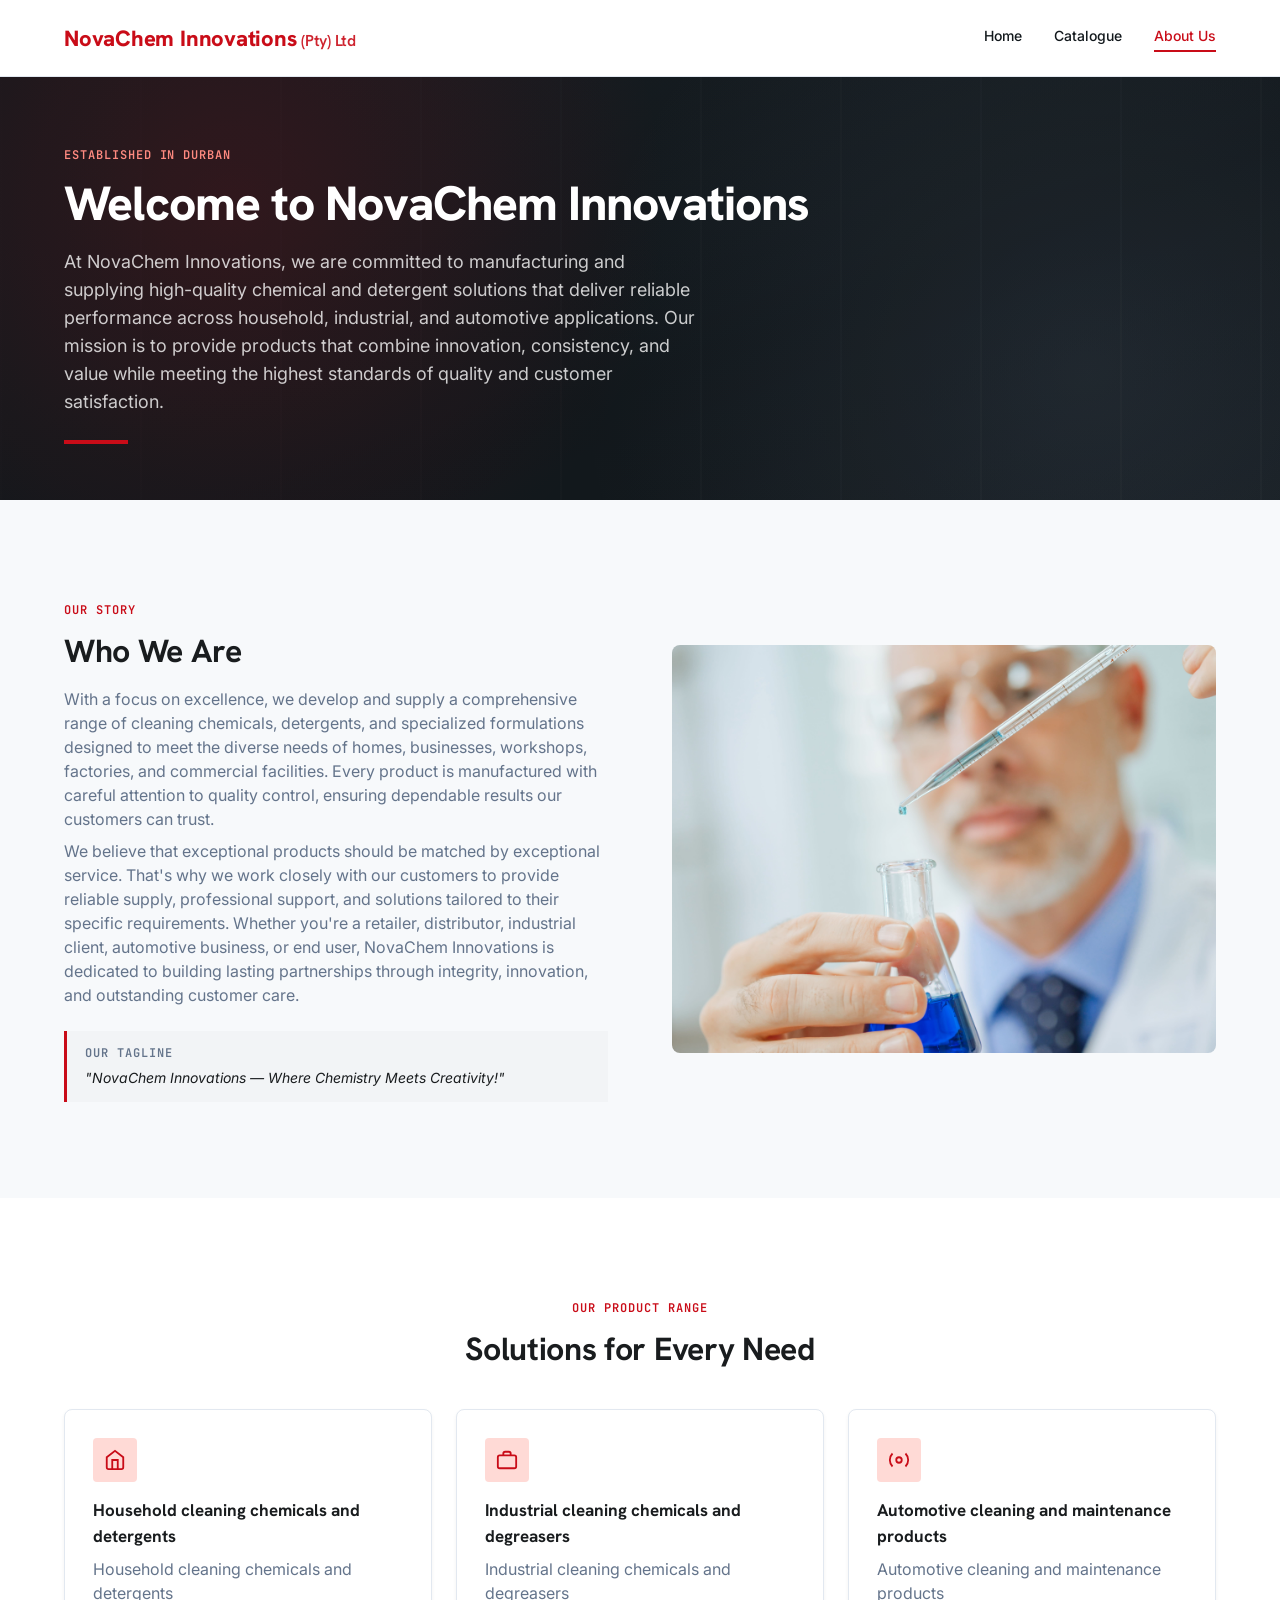
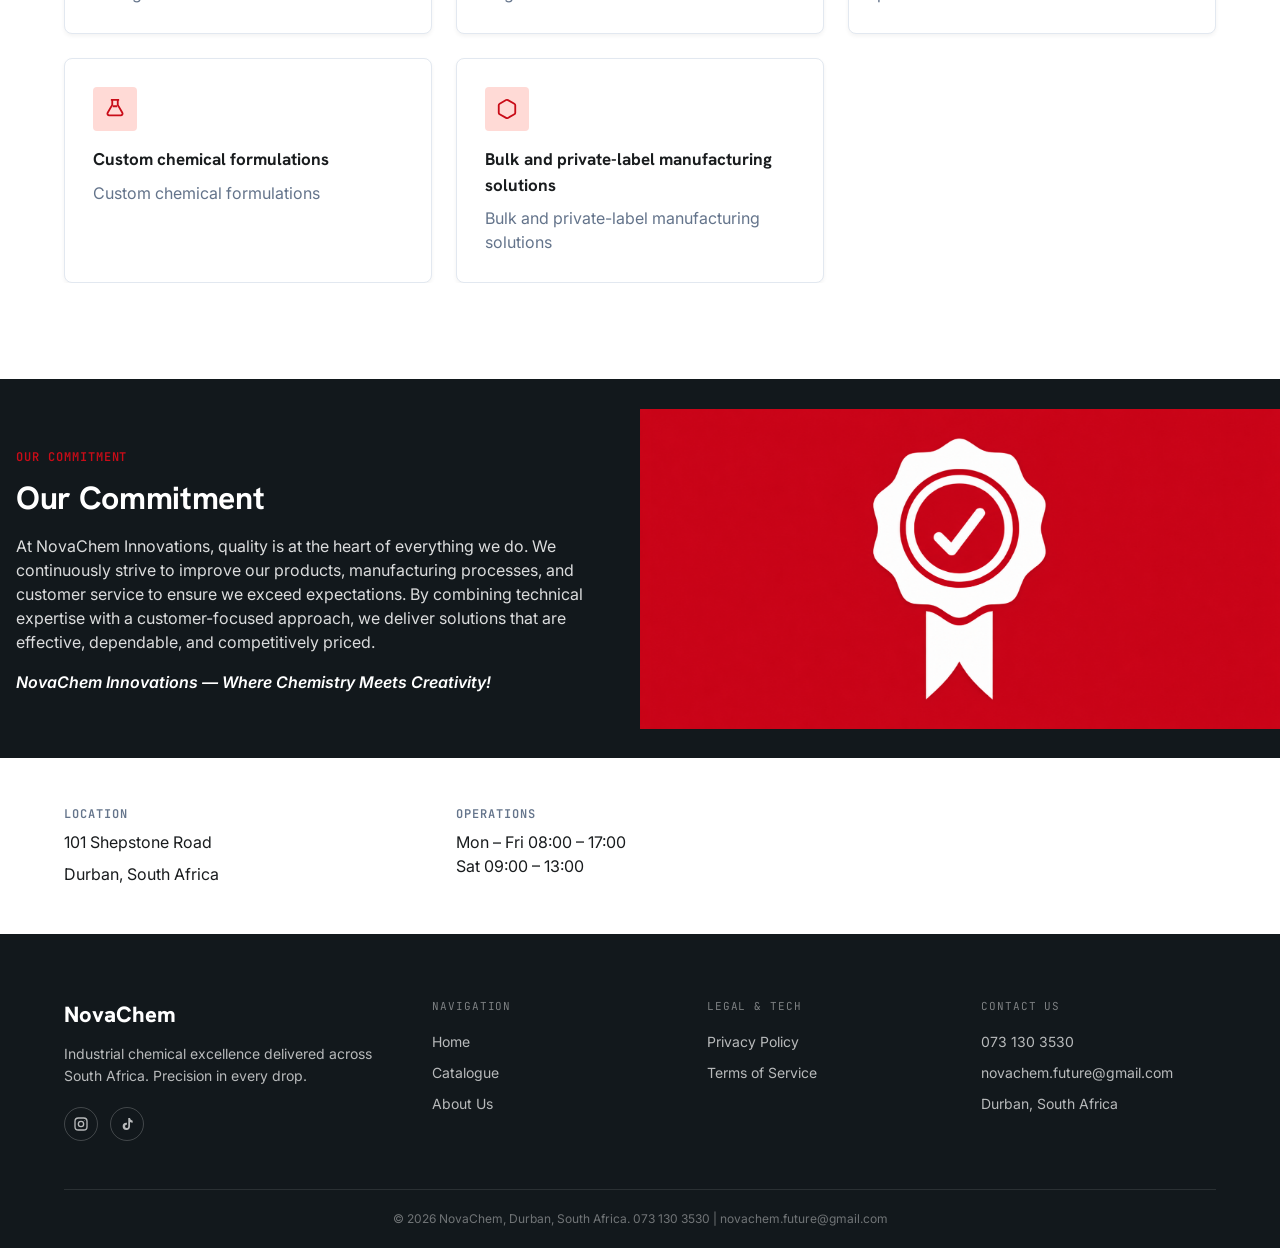
==== commit a61accb6: "Merge branch 'main' of https://github.com/KaylinR7/novachem-site" ====
--- a/novachem-site/about.html
+++ b/novachem-site/about.html
@@ -55,7 +55,7 @@
         </div>
       </div>
       <div>
-        <div class="media-block tone-light" style="aspect-ratio:4/3; min-height:260px;">
+        <div class="media-block tone-light has-image" style="aspect-ratio:4/3; min-height:260px;">
           <img src="images/site/industrial-strength-feature.jpg" alt="NovaChem operations overview" loading="lazy">
         </div>
       </div>
@@ -122,7 +122,7 @@
       <p class="body-md mt-2" style="color:#fff; font-style:italic; font-weight:600;">NovaChem Innovations — Where Chemistry Meets Creativity!</p>
       
     </div>
-    <div class="media-block tone-red" style="border-radius:0; min-height:340px;">
+    <div class="media-block tone-red has-image" style="border-radius:0; min-height:340px;">
       <img src="images/site/about-quality-assurance.jpg" alt="NovaChem quality assurance testing">
     </div>
   </div>
--- a/novachem-site/css/style.css
+++ b/novachem-site/css/style.css
@@ -645,6 +645,7 @@
   width: 100%;
   height: 100%;
   object-fit: cover;
+  object-position: center;
   display: block;
 }
 
@@ -653,6 +654,10 @@
 .media-block.tone-light {
   background: var(--surface-container-low);
   color: var(--steel-gray);
+}
+
+.media-block.has-image {
+  background: none;
 }
 
 .decorative-panel {
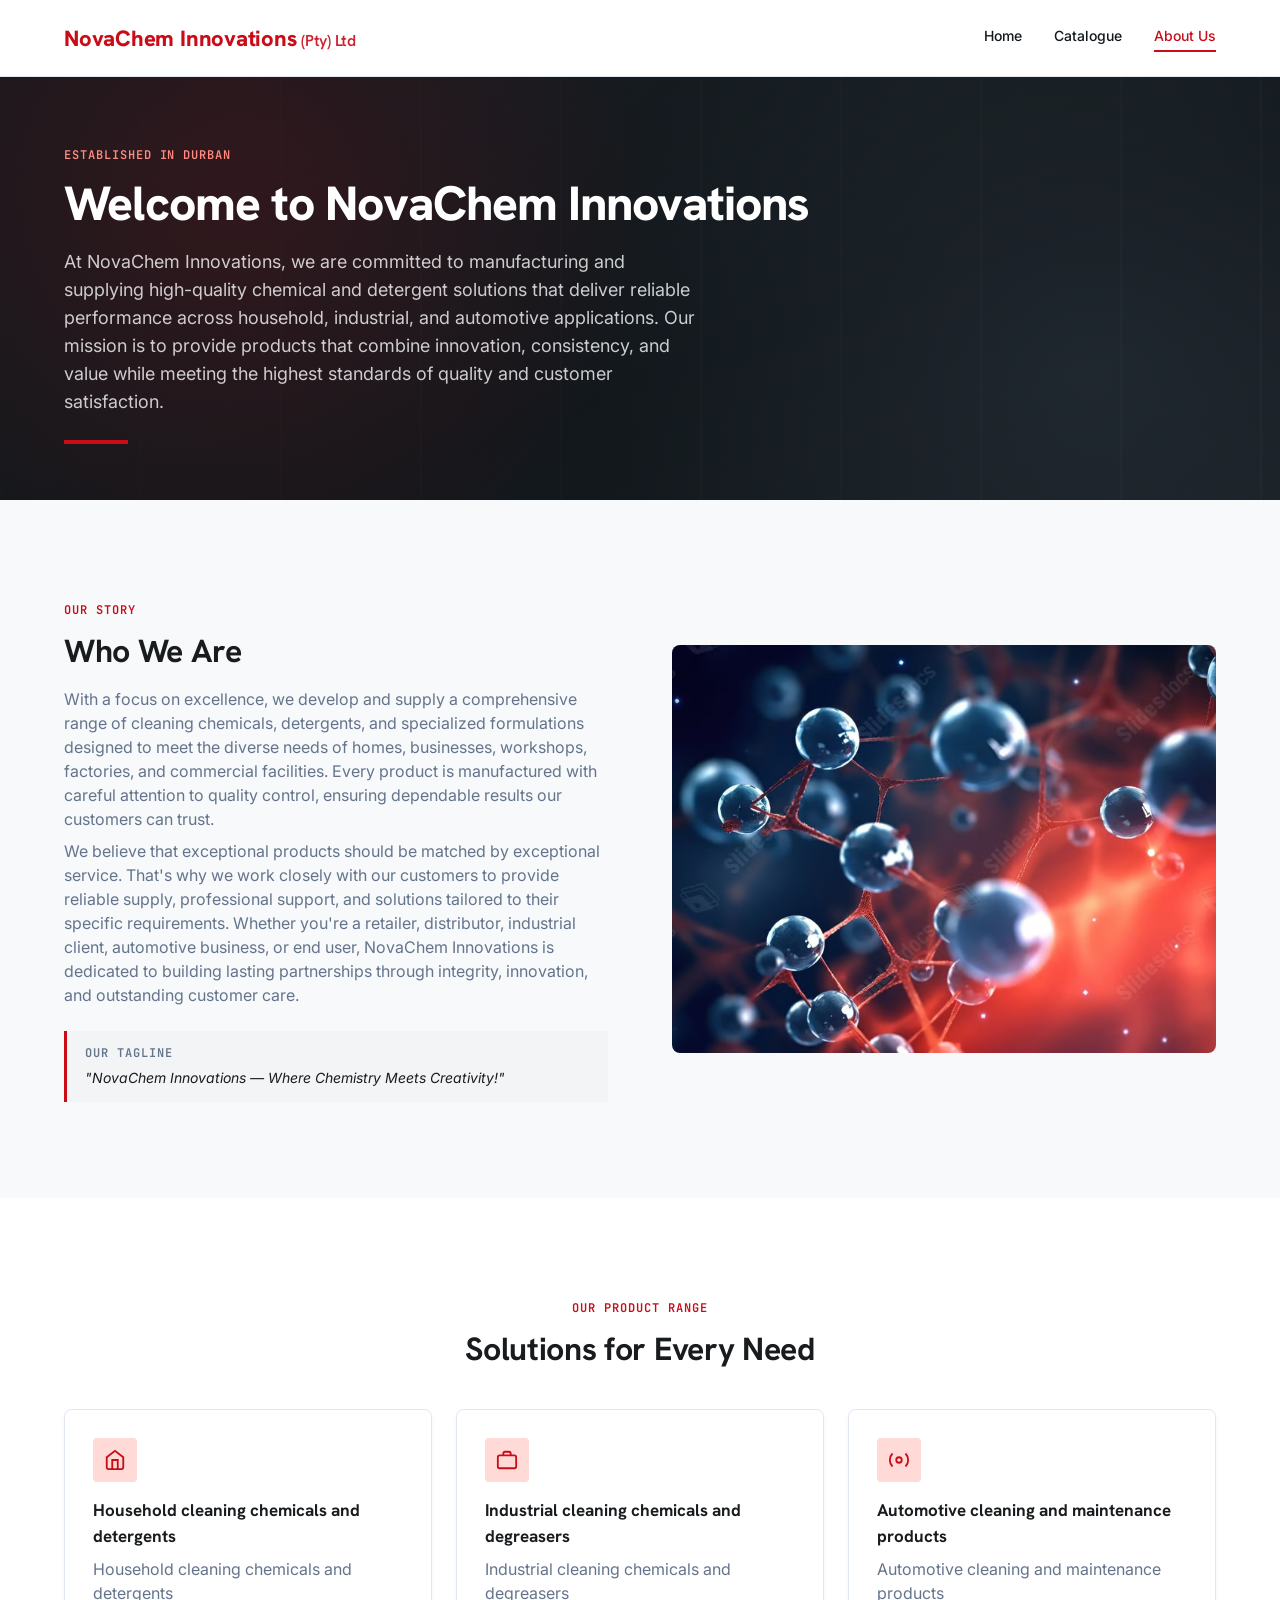
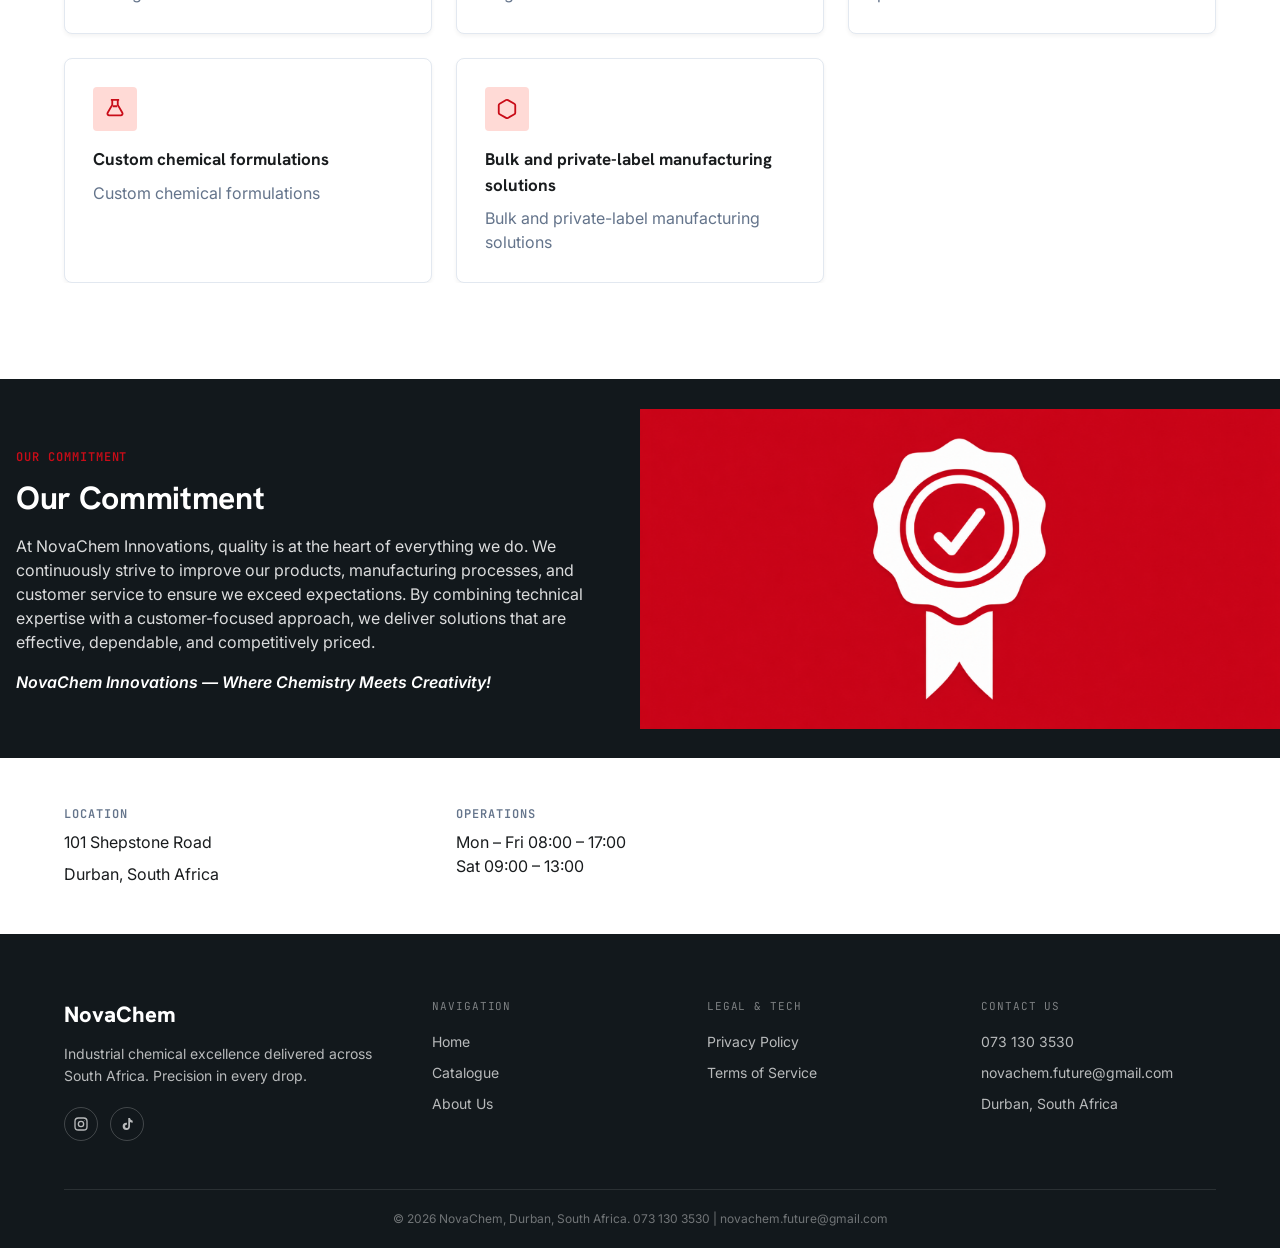
==== commit 5f90a781: "Implement code changes to enhance functionality and improve performance" ====
--- a/novachem-site/about.html
+++ b/novachem-site/about.html
@@ -56,7 +56,7 @@
       </div>
       <div>
         <div class="media-block tone-light has-image" style="aspect-ratio:4/3; min-height:260px;">
-          <img src="images/site/industrial-strength-feature.jpg" alt="NovaChem operations overview" loading="lazy">
+          <img src="images/site/industrial-strength-features.jpg" alt="NovaChem operations overview" loading="lazy">
         </div>
       </div>
     </div>
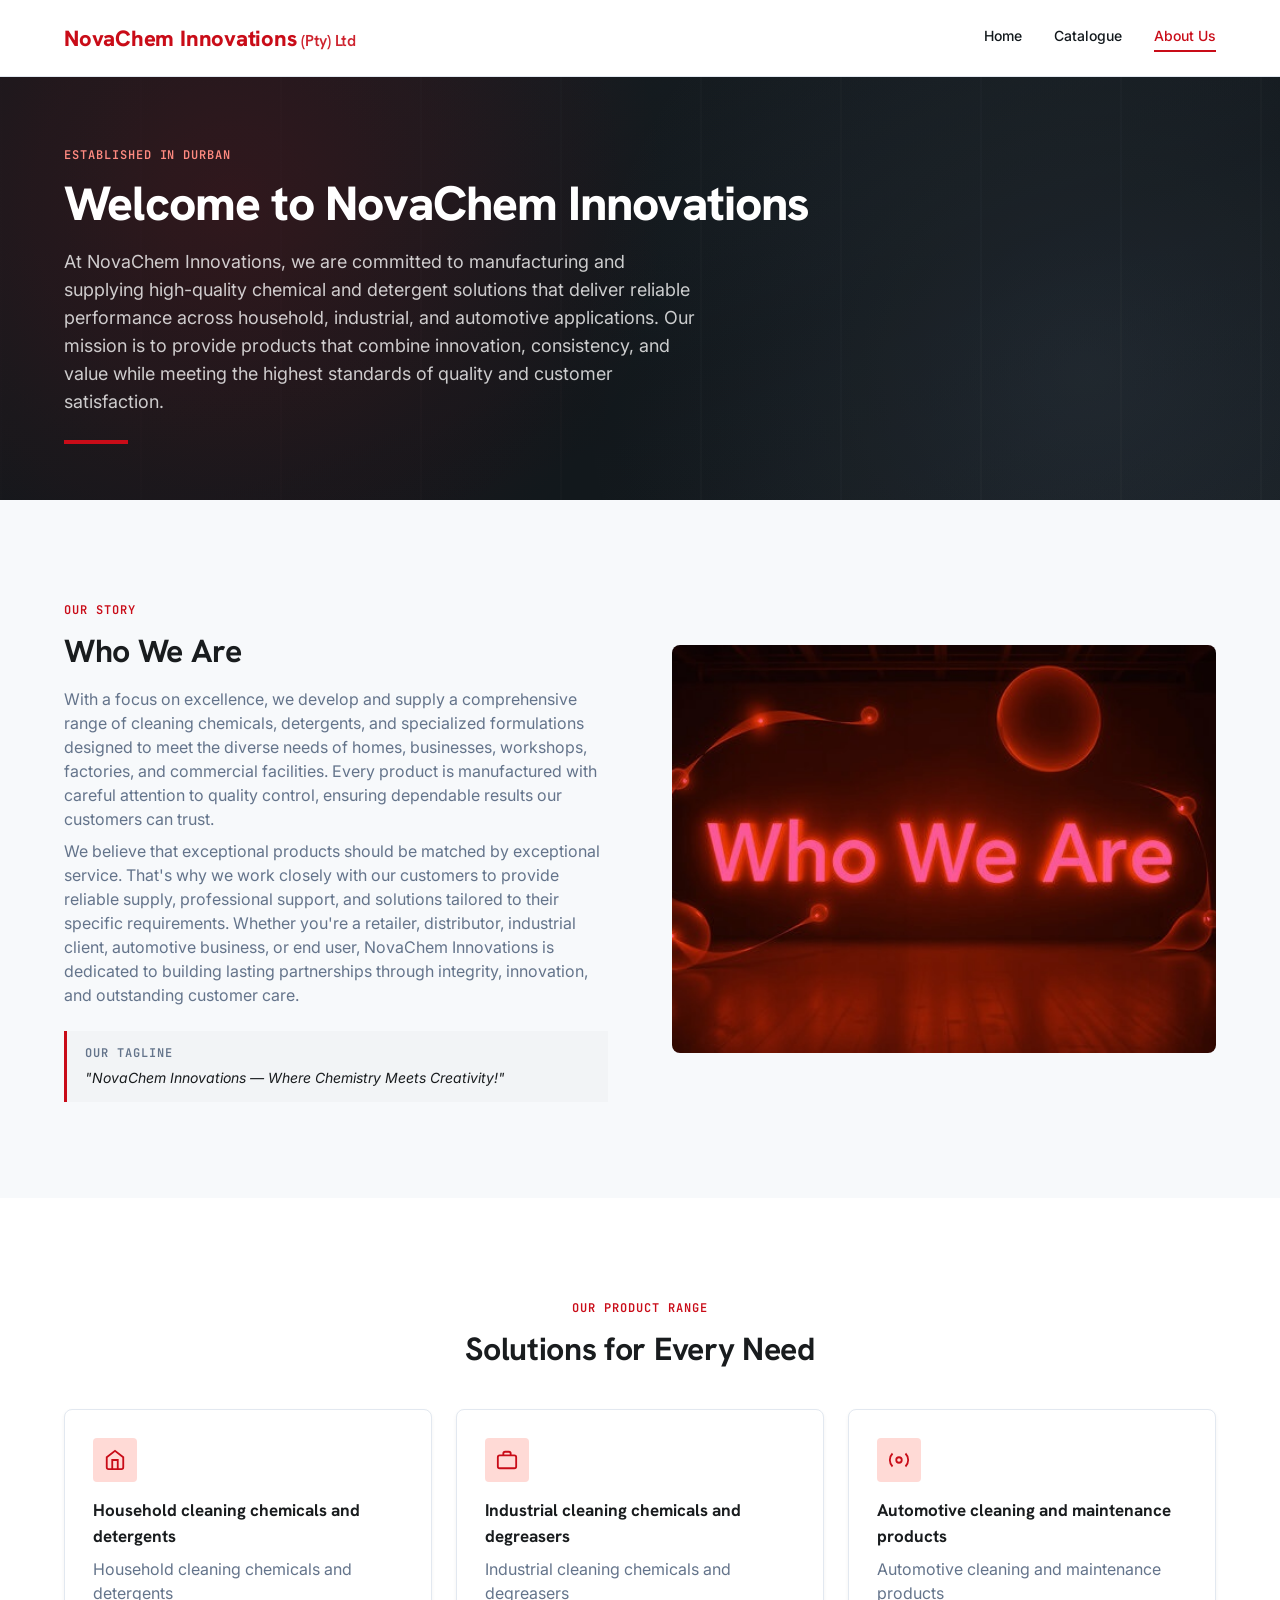
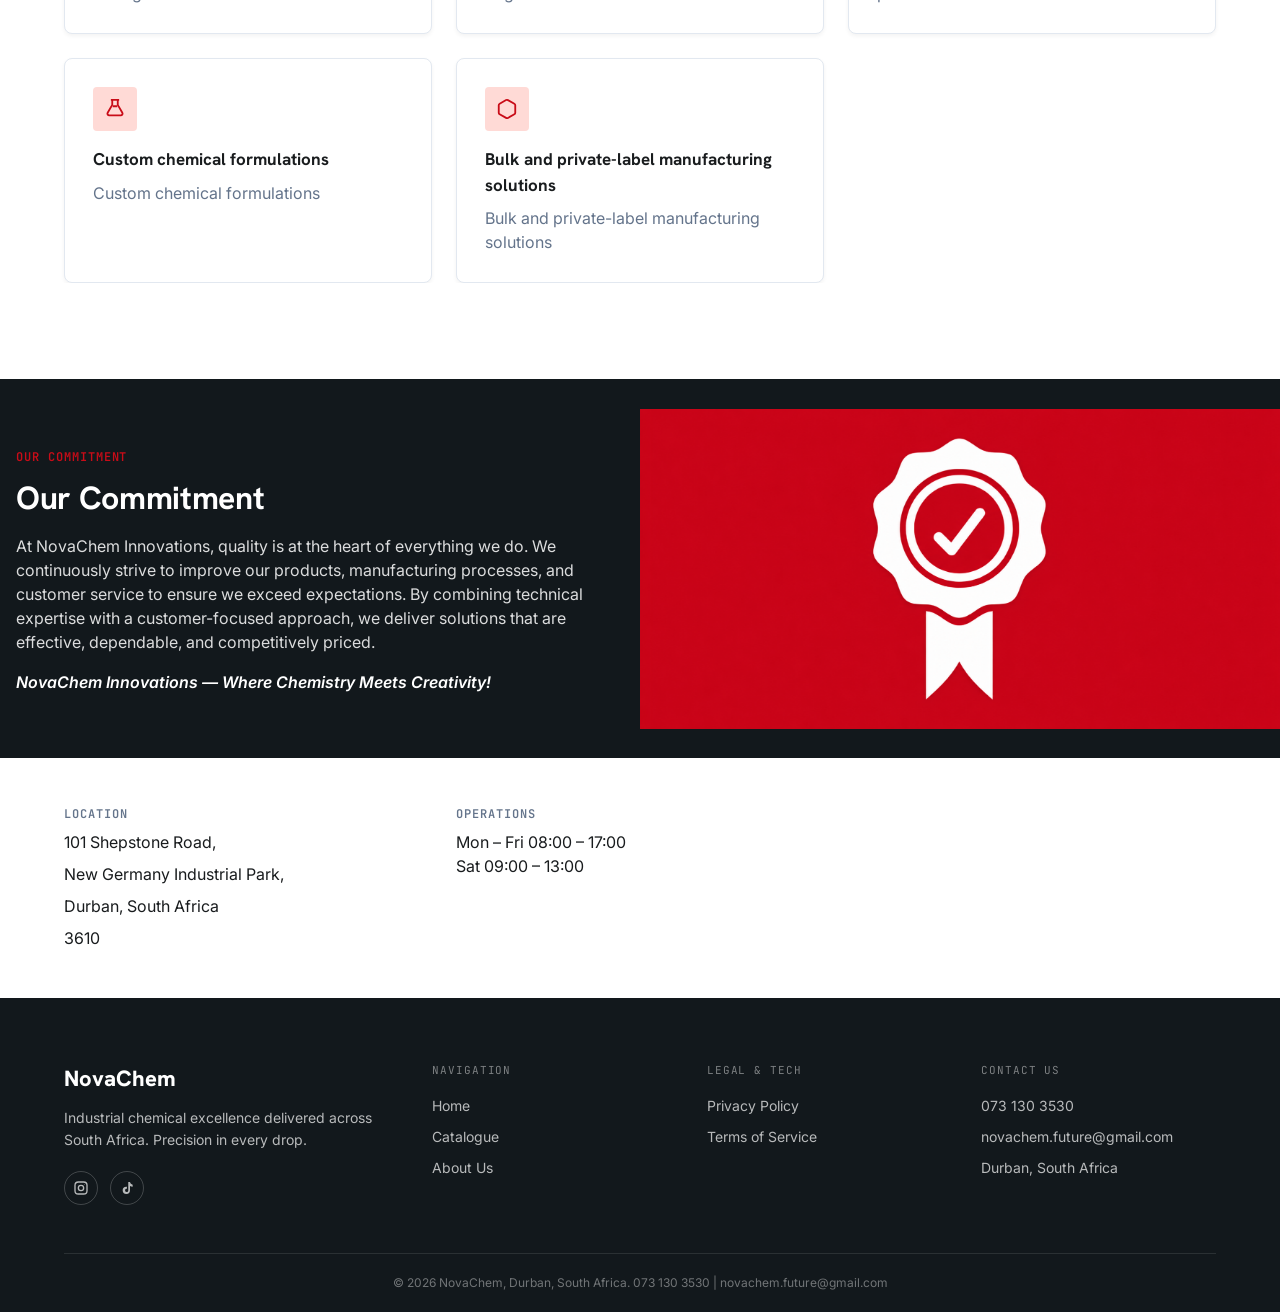
==== commit e6931ecd: "updated full address under location-about page" ====
--- a/novachem-site/about.html
+++ b/novachem-site/about.html
@@ -134,8 +134,10 @@
     <div class="card-grid cols-3">
       <div>
         <div class="label-caps" style="color:var(--steel-gray);">Location</div>
-        <p class="body-md mt-1" style="color:var(--on-surface);">101 Shepstone Road</p>
+        <p class="body-md mt-1" style="color:var(--on-surface);">101 Shepstone Road,</p>
+        <p class="body-md mt-1" style="color:var(--on-surface);">New Germany Industrial Park,</p>
         <p class="body-md mt-1" style="color:var(--on-surface);">Durban, South Africa</p>
+        <p class="body-md mt-1" style="color:var(--on-surface);">3610</p>
       </div>
       <div>
         <div class="label-caps" style="color:var(--steel-gray);">Operations</div>
